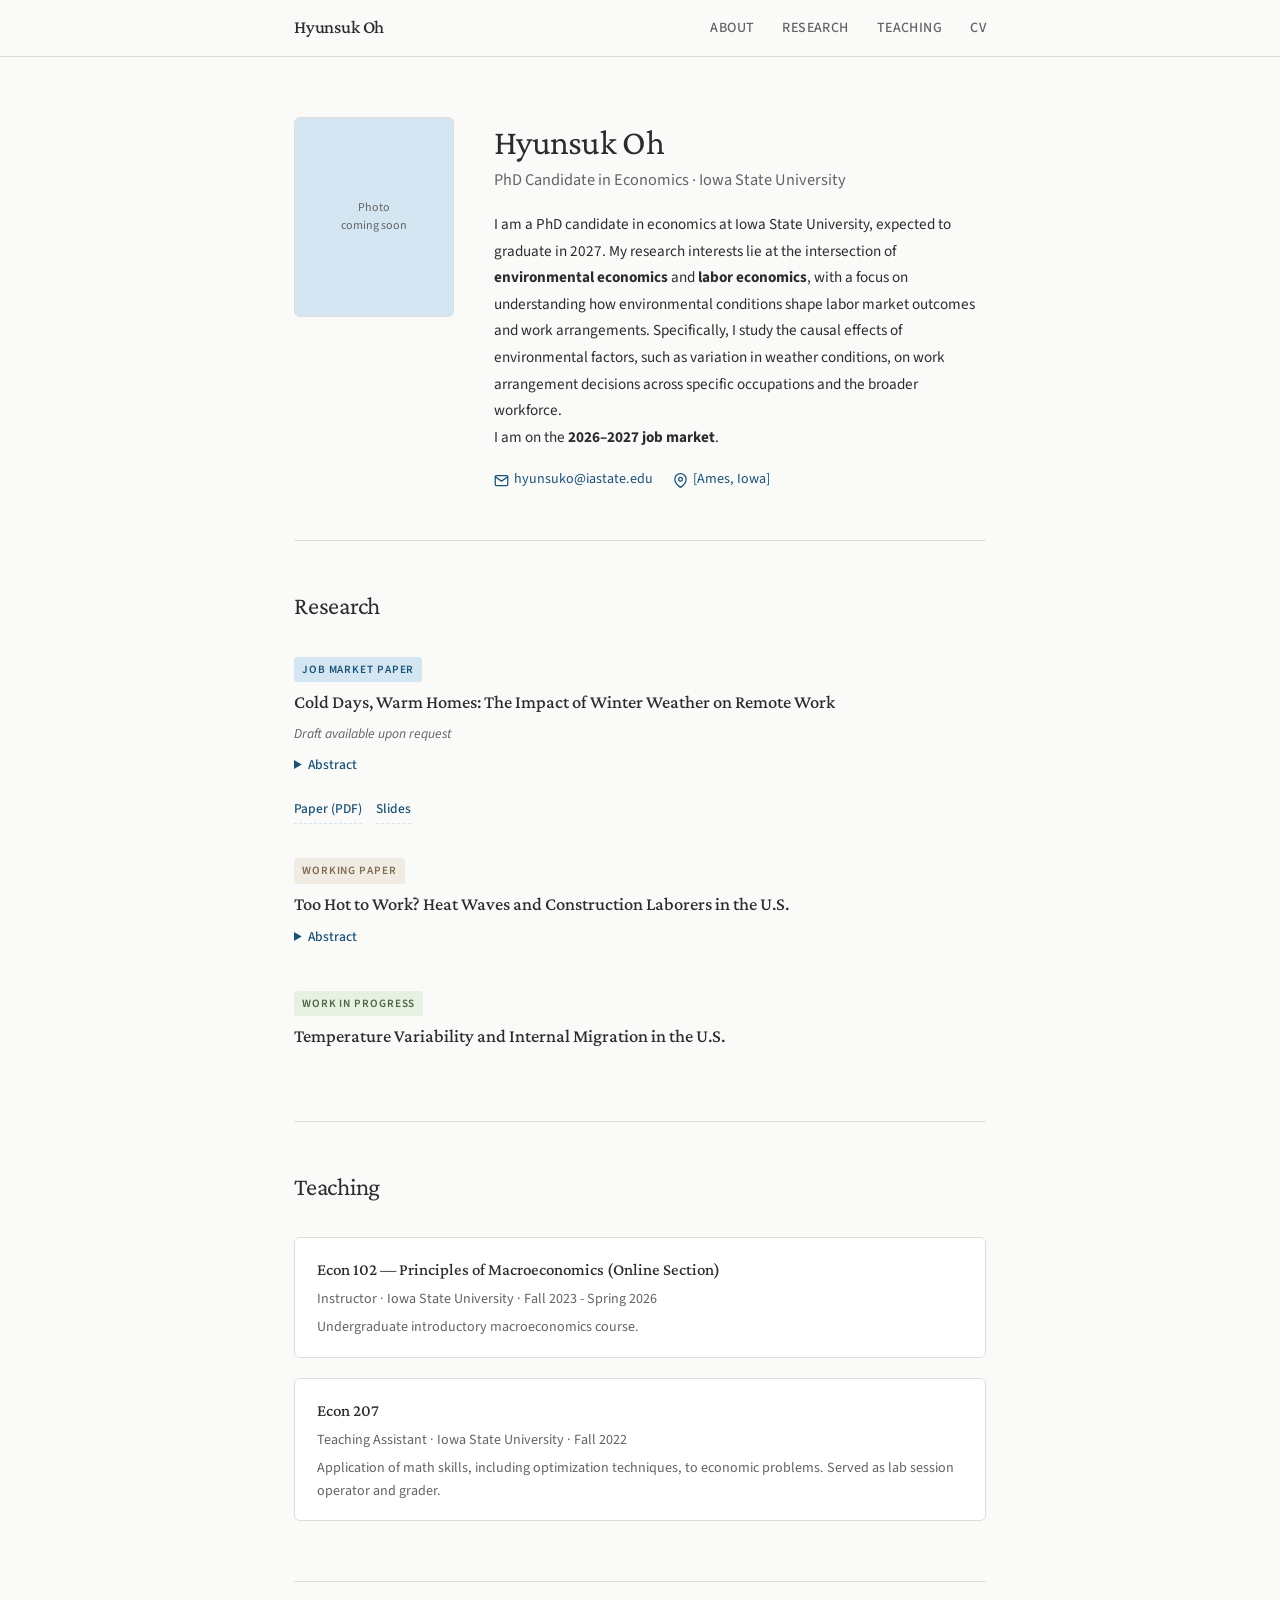
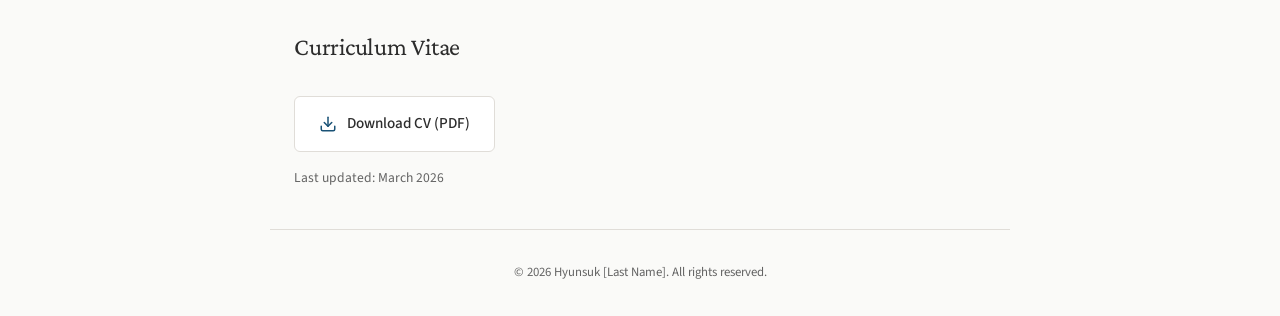
==== index.html @ 3242fbee "Update index.html" ====
<!DOCTYPE html>
<html lang="en">
<head>
<meta charset="UTF-8">
<meta name="viewport" content="width=device-width, initial-scale=1.0">
<title>Hyunsuk — Economics Job Market Candidate</title>
<link rel="preconnect" href="https://fonts.googleapis.com">
<link href="https://fonts.googleapis.com/css2?family=Crimson+Pro:ital,wght@0,300;0,400;0,500;0,600;1,300;1,400&family=Source+Sans+3:wght@300;400;500;600&display=swap" rel="stylesheet">
<style>
  :root {
    --color-bg: #fafaf8;
    --color-text: #2c2c2c;
    --color-text-secondary: #636363;
    --color-accent: #1a5276;
    --color-accent-light: #d4e6f1;
    --color-border: #e0ddd8;
    --color-card-bg: #ffffff;
    --font-heading: 'Crimson Pro', Georgia, serif;
    --font-body: 'Source Sans 3', 'Helvetica Neue', sans-serif;
    --max-width: 740px;
  }

  * { margin: 0; padding: 0; box-sizing: border-box; }

  html {
    scroll-behavior: smooth;
    scroll-padding-top: 80px;
  }

  body {
    font-family: var(--font-body);
    background: var(--color-bg);
    color: var(--color-text);
    font-size: 16px;
    line-height: 1.7;
    font-weight: 400;
    -webkit-font-smoothing: antialiased;
  }

  /* ── Navigation ── */
  nav {
    position: sticky;
    top: 0;
    z-index: 100;
    background: rgba(250, 250, 248, 0.92);
    backdrop-filter: blur(12px);
    -webkit-backdrop-filter: blur(12px);
    border-bottom: 1px solid var(--color-border);
  }

  nav .nav-inner {
    max-width: var(--max-width);
    margin: 0 auto;
    padding: 0 24px;
    display: flex;
    align-items: center;
    justify-content: space-between;
    height: 56px;
  }

  nav .nav-name {
    font-family: var(--font-heading);
    font-size: 1.15rem;
    font-weight: 500;
    color: var(--color-text);
    text-decoration: none;
    letter-spacing: -0.01em;
  }

  nav .nav-links {
    display: flex;
    gap: 28px;
    list-style: none;
  }

  nav .nav-links a {
    font-size: 0.88rem;
    font-weight: 500;
    color: var(--color-text-secondary);
    text-decoration: none;
    letter-spacing: 0.03em;
    text-transform: uppercase;
    transition: color 0.2s;
  }

  nav .nav-links a:hover {
    color: var(--color-accent);
  }

  /* ── Main Container ── */
  main {
    max-width: var(--max-width);
    margin: 0 auto;
    padding: 0 24px;
  }

  /* ── Hero / About ── */
  .hero {
    padding: 60px 0 48px;
    display: flex;
    gap: 40px;
    align-items: flex-start;
  }

  .hero-photo {
    flex-shrink: 0;
    width: 160px;
    height: 200px;
    border-radius: 6px;
    background: var(--color-accent-light);
    border: 1px solid var(--color-border);
    display: flex;
    align-items: center;
    justify-content: center;
    overflow: hidden;
  }

  .hero-photo .placeholder-text {
    font-size: 0.75rem;
    color: var(--color-text-secondary);
    text-align: center;
    padding: 12px;
    line-height: 1.5;
  }

  .hero-photo img {
    width: 100%;
    height: 100%;
    object-fit: cover;
    display: none; /* unhide when photo is added */
  }

  .hero-content {
    flex: 1;
    padding-top: 4px;
  }

  .hero-content h1 {
    font-family: var(--font-heading);
    font-size: 2.2rem;
    font-weight: 400;
    line-height: 1.2;
    letter-spacing: -0.02em;
    margin-bottom: 4px;
    color: var(--color-text);
  }

  .hero-content .subtitle {
    font-size: 1.02rem;
    color: var(--color-text-secondary);
    margin-bottom: 16px;
    font-weight: 400;
  }

  .hero-content .bio {
    font-size: 0.95rem;
    color: var(--color-text);
    line-height: 1.75;
  }

  .hero-content .bio a {
    color: var(--color-accent);
    text-decoration: none;
    border-bottom: 1px solid var(--color-accent-light);
    transition: border-color 0.2s;
  }

  .hero-content .bio a:hover {
    border-color: var(--color-accent);
  }

  .contact-row {
    margin-top: 18px;
    display: flex;
    gap: 20px;
    flex-wrap: wrap;
    font-size: 0.88rem;
  }

  .contact-row a {
    color: var(--color-accent);
    text-decoration: none;
    display: flex;
    align-items: center;
    gap: 5px;
    transition: opacity 0.2s;
  }

  .contact-row a:hover { opacity: 0.7; }

  .contact-row svg {
    width: 15px;
    height: 15px;
    stroke: var(--color-accent);
    fill: none;
    stroke-width: 2;
    stroke-linecap: round;
    stroke-linejoin: round;
  }

  /* ── Section Styles ── */
  .section {
    padding: 44px 0 40px;
    border-top: 1px solid var(--color-border);
  }

  .section-title {
    font-family: var(--font-heading);
    font-size: 1.55rem;
    font-weight: 400;
    letter-spacing: -0.01em;
    margin-bottom: 28px;
    color: var(--color-text);
  }

  /* ── Research ── */
  .paper {
    margin-bottom: 32px;
  }

  .paper-label {
    display: inline-block;
    font-size: 0.7rem;
    font-weight: 600;
    letter-spacing: 0.08em;
    text-transform: uppercase;
    color: var(--color-accent);
    background: var(--color-accent-light);
    padding: 3px 8px;
    border-radius: 3px;
    margin-bottom: 8px;
  }

  .paper-title {
    font-family: var(--font-heading);
    font-size: 1.15rem;
    font-weight: 500;
    line-height: 1.4;
    margin-bottom: 6px;
    color: var(--color-text);
  }

  .paper-meta {
    font-size: 0.85rem;
    color: var(--color-text-secondary);
    margin-bottom: 8px;
    font-style: italic;
  }

  .paper-abstract {
    font-size: 0.92rem;
    color: var(--color-text);
    line-height: 1.72;
  }

  .paper-abstract summary {
    cursor: pointer;
    font-weight: 500;
    font-size: 0.85rem;
    color: var(--color-accent);
    margin-bottom: 8px;
    user-select: none;
  }

  .paper-abstract summary:hover { text-decoration: underline; }

  .paper-abstract .abstract-text {
    padding-top: 6px;
    font-size: 0.9rem;
    line-height: 1.72;
    color: var(--color-text-secondary);
  }

  .paper-links {
    margin-top: 10px;
    display: flex;
    gap: 14px;
    font-size: 0.84rem;
  }

  .paper-links a {
    color: var(--color-accent);
    text-decoration: none;
    font-weight: 500;
    padding: 3px 0;
    border-bottom: 1px dashed var(--color-accent-light);
    transition: border-color 0.2s;
  }

  .paper-links a:hover {
    border-color: var(--color-accent);
  }

  /* ── Teaching ── */
  .teaching-item {
    margin-bottom: 20px;
    padding: 18px 22px;
    background: var(--color-card-bg);
    border: 1px solid var(--color-border);
    border-radius: 6px;
  }

  .teaching-item h3 {
    font-family: var(--font-heading);
    font-size: 1.05rem;
    font-weight: 500;
    margin-bottom: 4px;
    color: var(--color-text);
  }

  .teaching-item .teaching-role {
    font-size: 0.88rem;
    color: var(--color-text-secondary);
    margin-bottom: 4px;
  }

  .teaching-item .teaching-desc {
    font-size: 0.88rem;
    color: var(--color-text-secondary);
    line-height: 1.6;
  }

  /* ── CV Section ── */
  .cv-box {
    display: inline-flex;
    align-items: center;
    gap: 10px;
    padding: 14px 24px;
    background: var(--color-card-bg);
    border: 1px solid var(--color-border);
    border-radius: 6px;
    text-decoration: none;
    color: var(--color-text);
    font-weight: 500;
    font-size: 0.95rem;
    transition: border-color 0.2s, box-shadow 0.2s;
  }

  .cv-box:hover {
    border-color: var(--color-accent);
    box-shadow: 0 2px 8px rgba(26, 82, 118, 0.08);
  }

  .cv-box svg {
    width: 18px;
    height: 18px;
    stroke: var(--color-accent);
    fill: none;
    stroke-width: 2;
    stroke-linecap: round;
    stroke-linejoin: round;
  }

  /* ── Footer ── */
  footer {
    max-width: var(--max-width);
    margin: 0 auto;
    padding: 32px 24px;
    border-top: 1px solid var(--color-border);
    font-size: 0.8rem;
    color: var(--color-text-secondary);
    text-align: center;
  }

  /* ── Responsive ── */
  @media (max-width: 640px) {
    .hero {
      flex-direction: column;
      align-items: center;
      text-align: center;
      gap: 24px;
    }
    .hero-photo { width: 140px; height: 175px; }
    .hero-content h1 { font-size: 1.8rem; }
    .contact-row { justify-content: center; }
    nav .nav-links { gap: 16px; }
    nav .nav-links a { font-size: 0.78rem; }
  }

  @media (max-width: 420px) {
    nav .nav-inner { height: 50px; }
    nav .nav-name { font-size: 1rem; }
    nav .nav-links { gap: 12px; }
    nav .nav-links a { font-size: 0.72rem; }
  }
</style>
</head>
<body>

<!-- ── Navigation ── -->
<nav>
  <div class="nav-inner">
    <a href="#" class="nav-name">Hyunsuk Oh</a>
    <ul class="nav-links">
      <li><a href="#about">About</a></li>
      <li><a href="#research">Research</a></li>
      <li><a href="#teaching">Teaching</a></li>
      <li><a href="#cv">CV</a></li>
    </ul>
  </div>
</nav>

<!-- ── Main Content ── -->
<main>

  <!-- About / Hero -->
  <section class="hero" id="about">
    <div class="hero-photo">
      <!-- Replace the placeholder below with: <img src="your-photo.jpg" alt="Hyunsuk" style="display:block;"> -->
      <span class="placeholder-text">Photo<br>coming soon</span>
    </div>
    <div class="hero-content">
      <h1>Hyunsuk Oh</h1>
      <p class="subtitle">PhD Candidate in Economics · Iowa State University</p>
      <p class="bio">
        I am a PhD candidate in economics at Iowa State University, expected to graduate in 2027.
        My research interests lie at the intersection of <strong>environmental economics</strong> and <strong>labor economics</strong>,
        with a focus on understanding how environmental conditions shape labor market outcomes and work arrangements. Specifically, I 
        study the causal effects of environmental factors, such as variation in weather conditions, on work arrangement decisions 
        across specific occupations and the broader workforce.
      </p>
  
      <p class="bio">
        I am on the <strong>2026–2027 job market</strong>.
      </p>
      <div class="contact-row">
        <a href="mailto:hyunsuko@iastate.edu">
          <svg viewBox="0 0 24 24"><path d="M4 4h16c1.1 0 2 .9 2 2v12c0 1.1-.9 2-2 2H4c-1.1 0-2-.9-2-2V6c0-1.1.9-2 2-2z"/><polyline points="22,6 12,13 2,6"/></svg>
          hyunsuko@iastate.edu
        </a>
        <a href="#">
          <svg viewBox="0 0 24 24"><path d="M21 10c0 7-9 13-9 13s-9-6-9-13a9 9 0 0118 0z"/><circle cx="12" cy="10" r="3"/></svg>
          [Ames, Iowa]
        </a>
      </div>
    </div>
  </section>

  <!-- Research -->
  <section class="section" id="research">
    <h2 class="section-title">Research</h2>

    <!-- JMP -->
    <div class="paper">
      <span class="paper-label">Job Market Paper</span>
      <h3 class="paper-title">Cold Days, Warm Homes: The Impact of Winter Weather on Remote Work</h3>
      <p class="paper-meta">Draft available upon request</p>
      <div class="paper-abstract">
        <details>
          <summary>Abstract</summary>
          <p class="abstract-text">
          This study examines how winter weather conditions affect remote work patterns
          across U.S. metropolitan statistical areas. Combining individual-level telework data
          from the Current Population Survey with daily weather records from the National
          Oceanic and Atmospheric Administration, I employ a two-way fixed effects model
          and a continuous treatment difference in differences framework to estimate the causal
          impact of winter weather on labor supply decisions and trace the dynamic dose-
          response relationship between snow depth and telework hours. The empirical re-
          sults demonstrate that adverse winter conditions, specifically lower temperatures and
          greater snow depth, significantly increase teleworking hours, with this effect markedly
          stronger in occupations characterized by high telework feasibility. Furthermore, while
          snowpack sharply reduces on-site work, telework partially compensates for the lost
          hours, mitigating the overall decline in total labor supply. The estimated dose-response
          curve confirms a robust, positive causal relationship between snow depth intensity
          and remote work substitution. These findings suggest that spatial reallocation of
          workplaces serves as an effective adaptation mechanism against weather-induced la-
          bor disruptions, offering important implications for climate adaptation policies and
          infrastructure planning.
          </p>
        </details>
      </div>
      <div class="paper-links">
        <a href="jmp.pdf">Paper (PDF)</a>
        <a href="#">Slides</a>
      </div>
    </div>

    <!-- Working Paper placeholder -->
    <div class="paper">
      <span class="paper-label" style="background:#f0ece4; color:#7d6b4f;">Working Paper</span>
      <h3 class="paper-title">Too Hot to Work? Heat Waves and Construction Laborers in the U.S.</h3>
      <p class="paper-meta"> </p>
      <div class="paper-abstract">
        <details>
          <summary>Abstract</summary>
          <p class="abstract-text">
            This study investigates the impact of heat waves on the working hours of 
            construction laborers in U.S. metropolitan statistical areas (MSAs). Utilizing daily
            temperature data and working hours data, the research explores how extreme heat
            affects labor output in short-term heat shocks, contrasting with prior studies that
            often focus on long-term climate adaptation. Using a two-way fixed-effects model,
            this paper investigates the impact of increasing heat waves on construction laborers,
            accounting for both individual and temporal heterogeneity. The results suggest that
            under limited samples with a small amount of precipitation, an additional day per
            week with temperatures exceeding 90°F reduces working hours by 0.2 hours, and the
            occurrence of heat waves at least once a week decreases working hours by 0.7 hours.
            Despite the statistical significance of some results, implications must be drawn care-
            fully as the magnitudes are not large.
          </p>
        </details>
      </div>
    </div>

    <!-- Work in Progress placeholder -->
    <div class="paper">
      <span class="paper-label" style="background:#e8f0e4; color:#4a6741;">Work in Progress</span>
      <h3 class="paper-title">Temperature Variability and Internal Migration in the U.S.</h3>
      <p class="paper-meta"> </p>
    </div>
  </section>

  <!-- Teaching -->
  <section class="section" id="teaching">
    <h2 class="section-title">Teaching</h2>

    <div class="teaching-item">
      <h3>Econ 102 — Principles of Macroeconomics (Online Section) </h3>
      <p class="teaching-role">Instructor · Iowa State University · Fall 2023 - Spring 2026 </p>
      <p class="teaching-desc">
        Undergraduate introductory macroeconomics course. 
      </p>
    </div>

    <div class="teaching-item">
      <h3>Econ 207 </h3>
      <p class="teaching-role">Teaching Assistant · Iowa State University · Fall 2022 </p>
      <p class="teaching-desc">
        Application of math skills, including optimization techniques, to economic problems. 
        Served as lab session operator and grader.
      </p>
    </div>
  </section>

  <!-- CV -->
  <section class="section" id="cv">
    <h2 class="section-title">Curriculum Vitae</h2>
    <a href="cv.pdf" class="cv-box" download>
      <svg viewBox="0 0 24 24"><path d="M21 15v4a2 2 0 01-2 2H5a2 2 0 01-2-2v-4"/><polyline points="7 10 12 15 17 10"/><line x1="12" y1="15" x2="12" y2="3"/></svg>
      Download CV (PDF)
    </a>
    <p style="margin-top: 14px; font-size: 0.85rem; color: var(--color-text-secondary);">
      Last updated: March 2026
    </p>
  </section>

</main>

<!-- Footer -->
<footer>
  &copy; 2026 Hyunsuk [Last Name]. All rights reserved.
</footer>

</body>
</html>
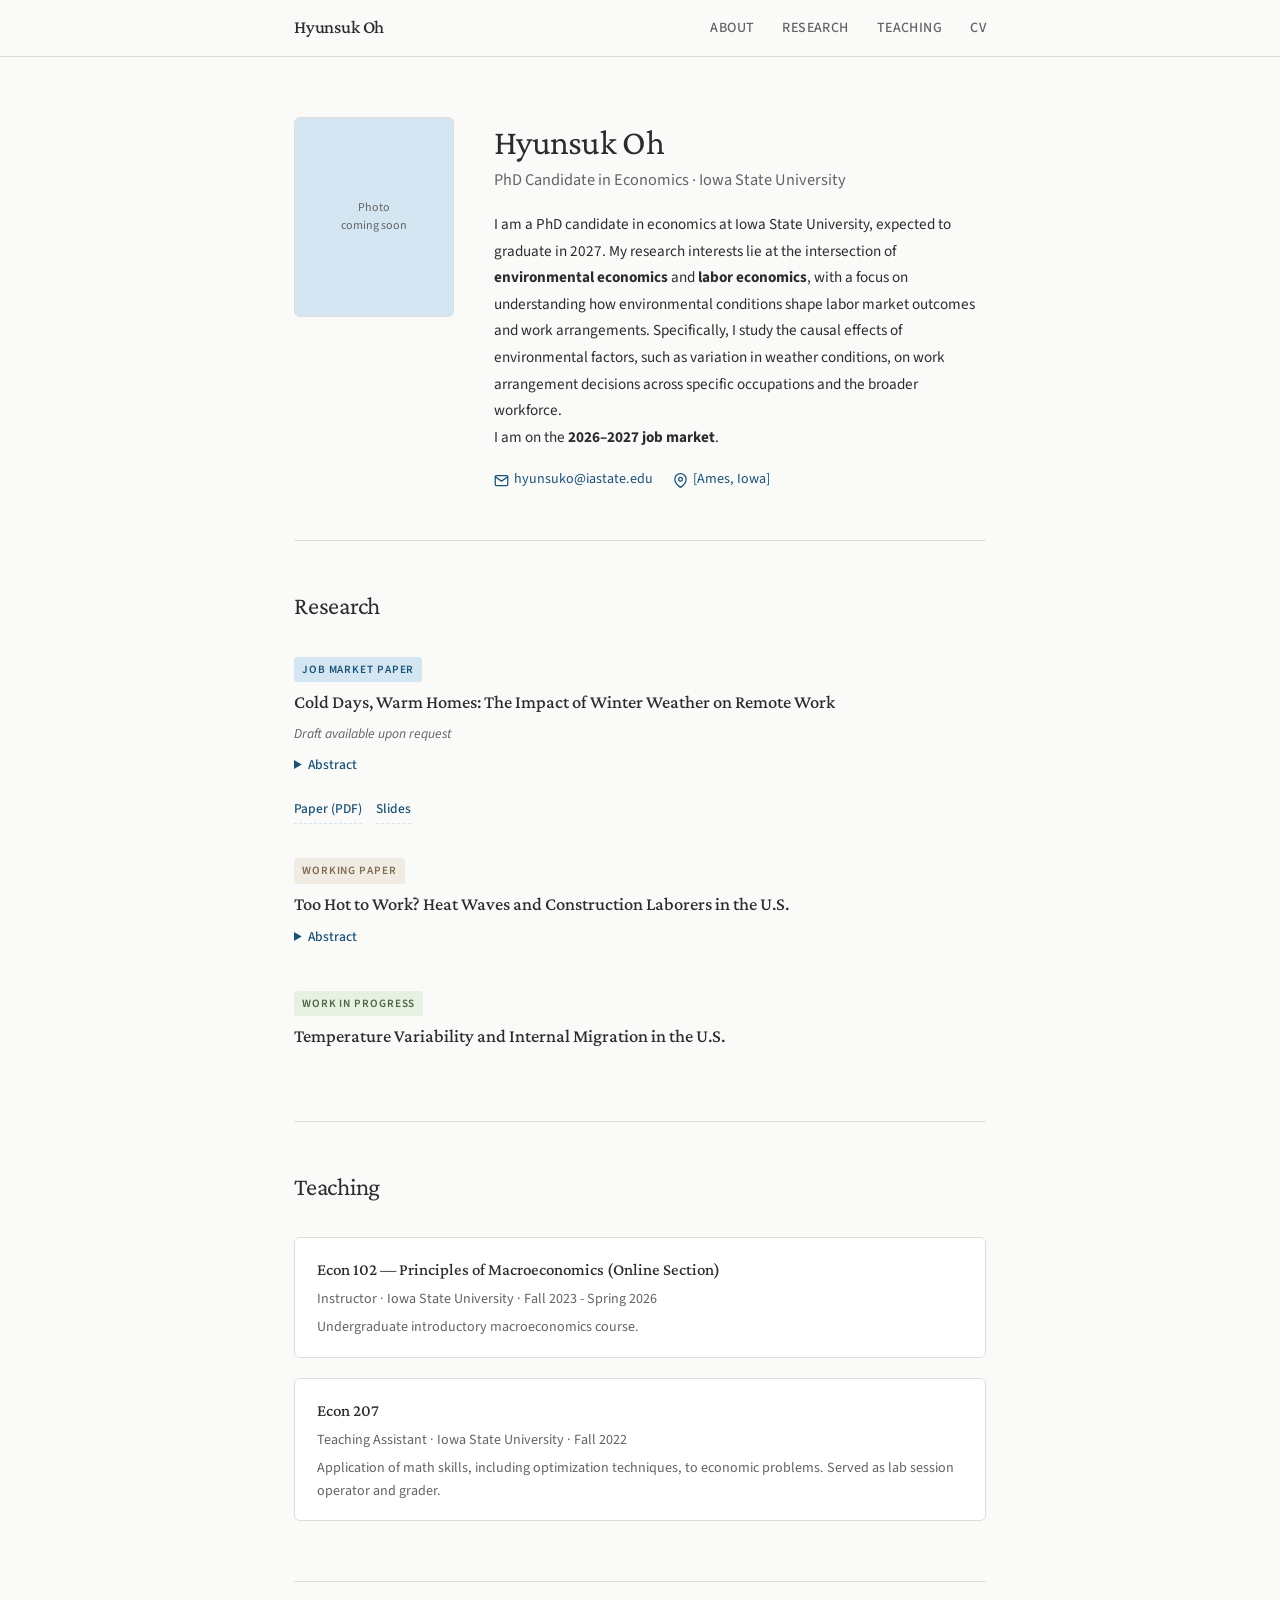
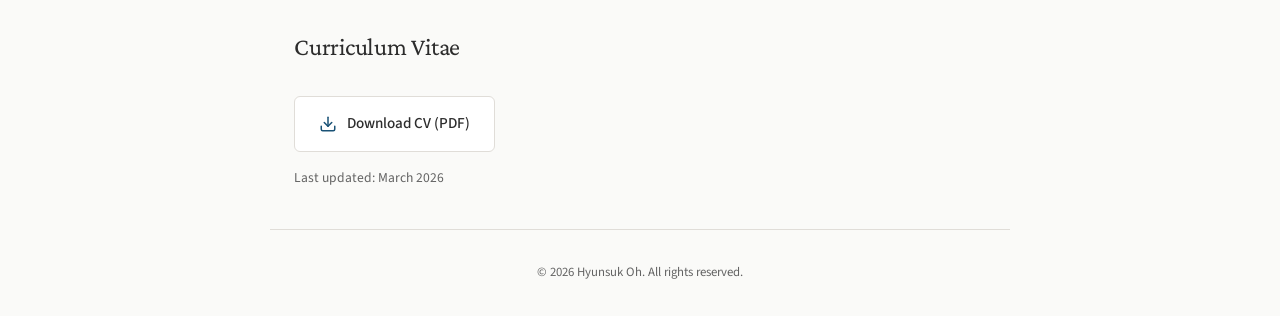
==== commit 63e4de67: "Update index.html" ====
--- a/index.html
+++ b/index.html
@@ -547,7 +547,7 @@
 
 <!-- Footer -->
 <footer>
-  &copy; 2026 Hyunsuk [Last Name]. All rights reserved.
+  &copy; 2026 Hyunsuk Oh. All rights reserved.
 </footer>
 
 </body>
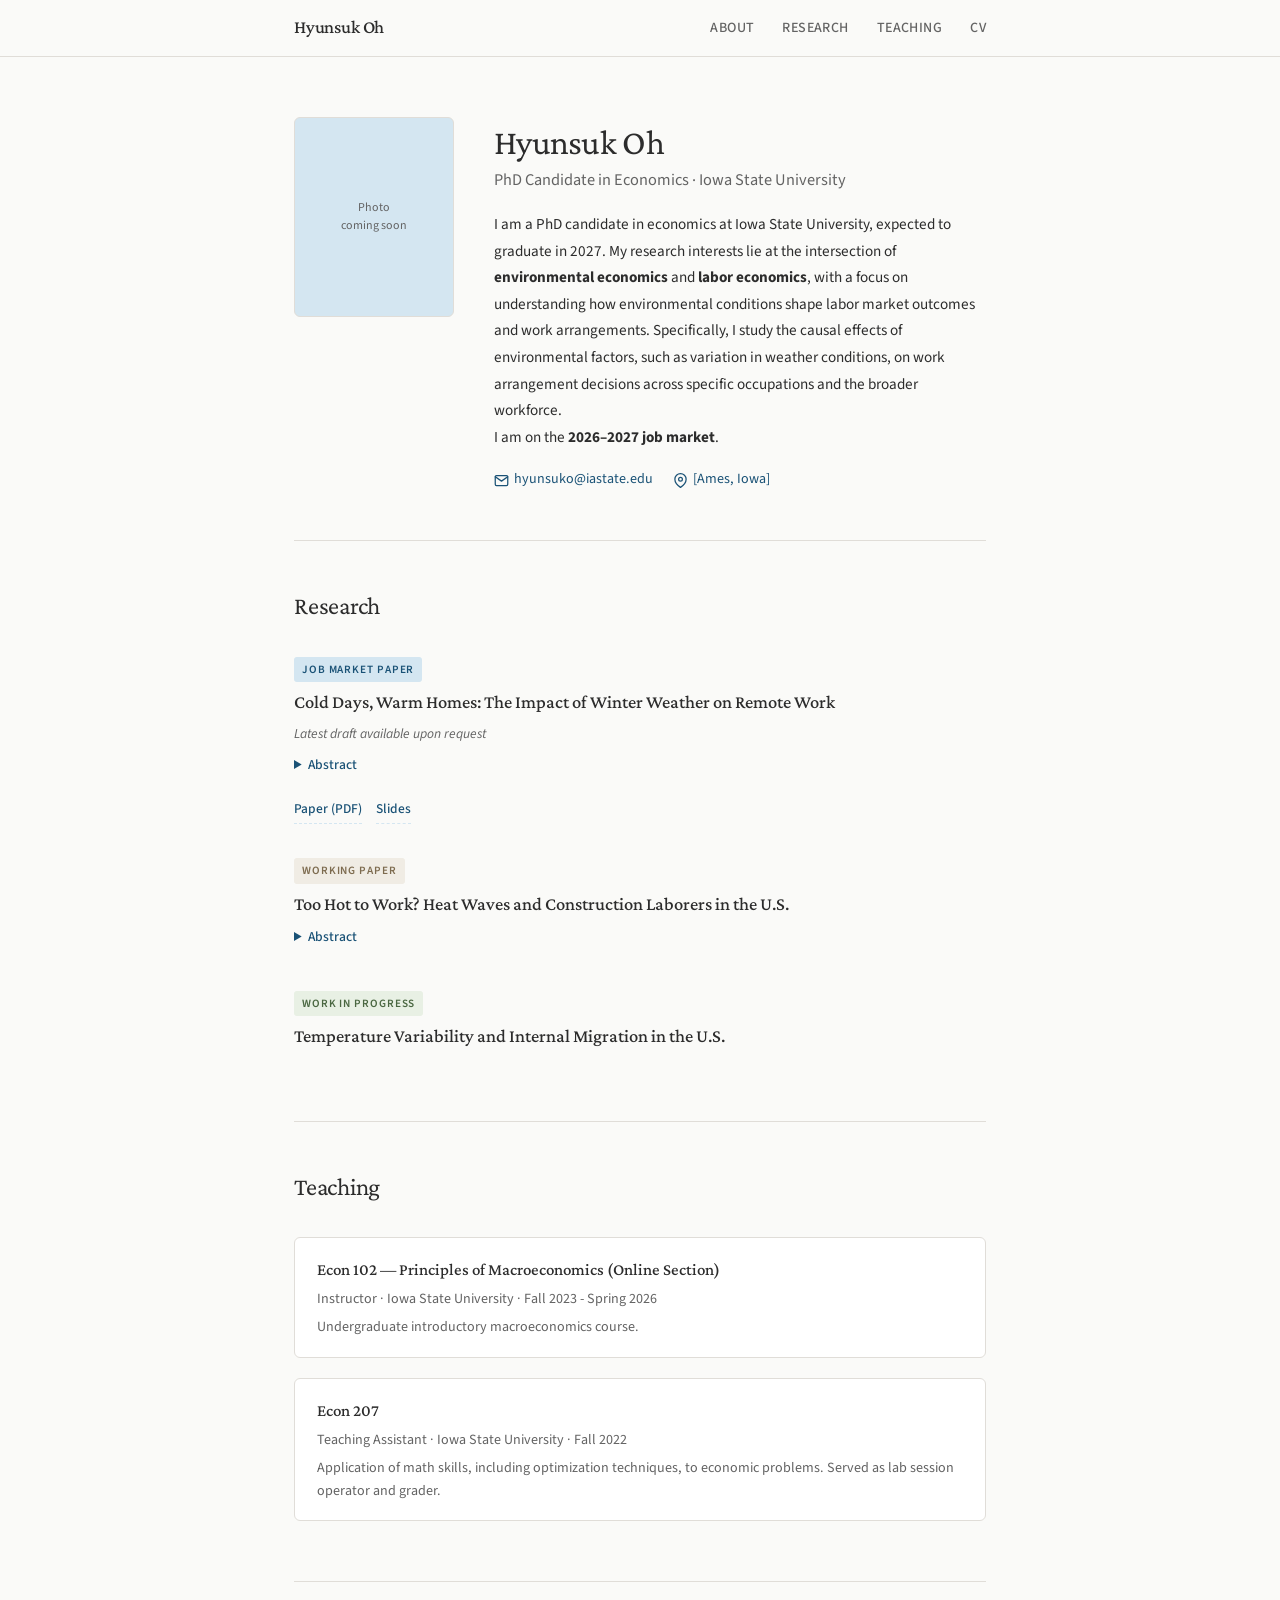
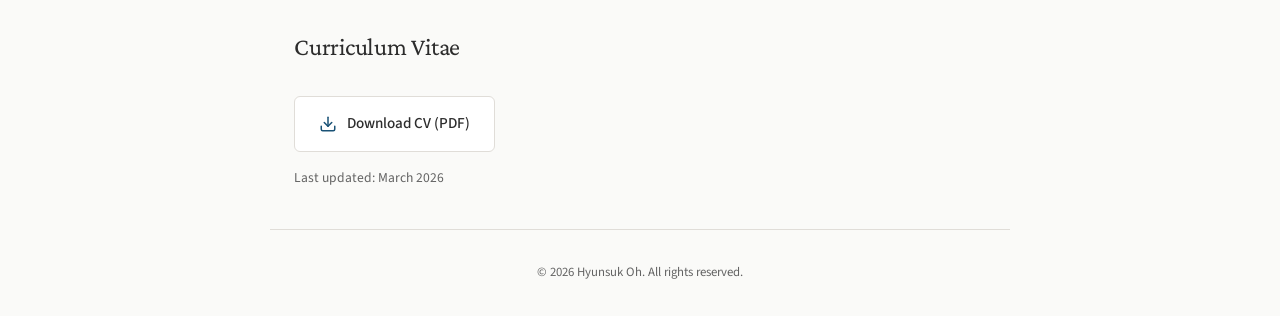
==== commit 6bcc4131: "Update index.html" ====
--- a/index.html
+++ b/index.html
@@ -444,7 +444,7 @@
     <div class="paper">
       <span class="paper-label">Job Market Paper</span>
       <h3 class="paper-title">Cold Days, Warm Homes: The Impact of Winter Weather on Remote Work</h3>
-      <p class="paper-meta">Draft available upon request</p>
+      <p class="paper-meta">Latest draft available upon request</p>
       <div class="paper-abstract">
         <details>
           <summary>Abstract</summary>
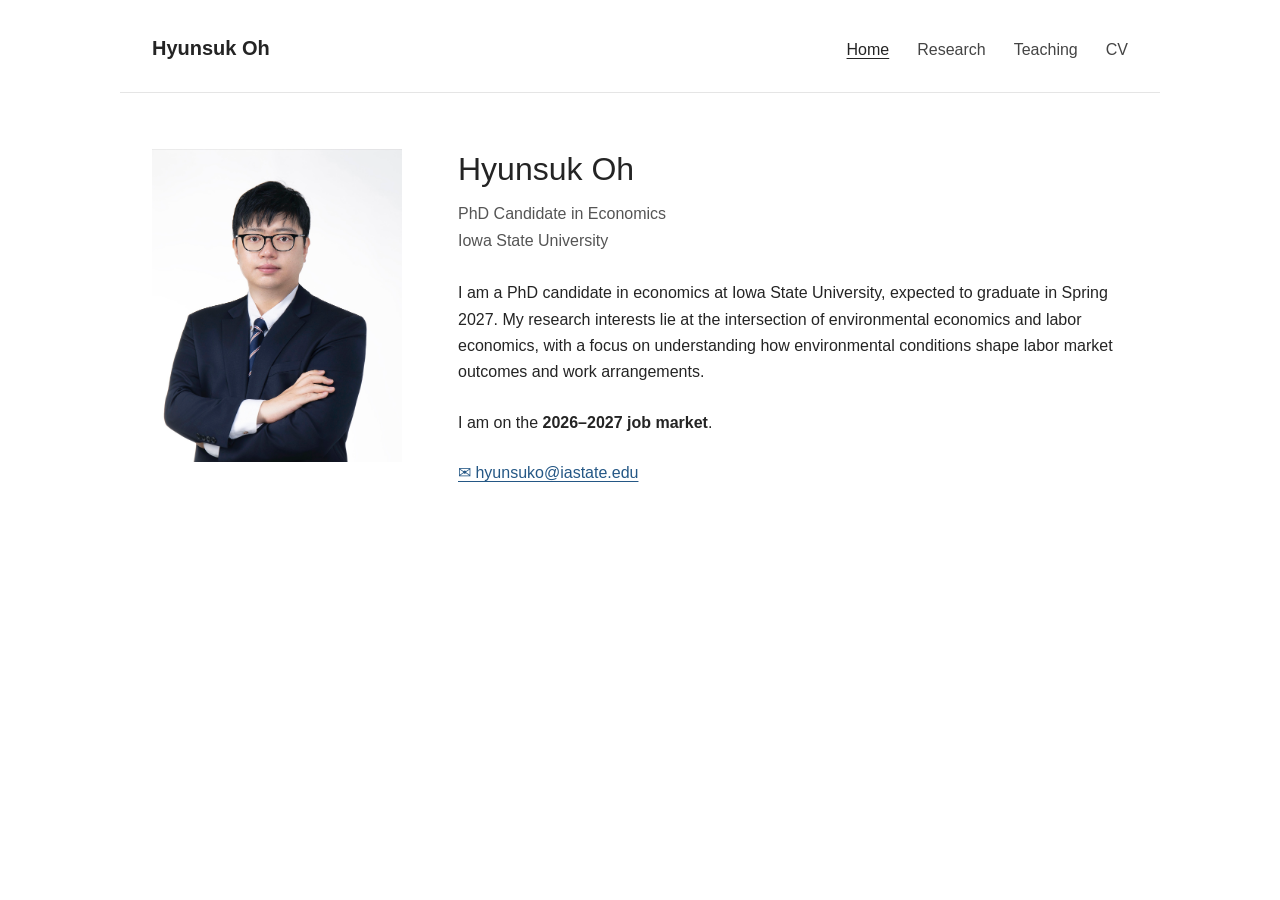
==== commit a4e625df: "Add files via upload" ====
--- a/index.html
+++ b/index.html
@@ -1,554 +1,22 @@
-<!DOCTYPE html>
+<!doctype html>
 <html lang="en">
 <head>
-<meta charset="UTF-8">
-<meta name="viewport" content="width=device-width, initial-scale=1.0">
-<title>Hyunsuk — Economics Job Market Candidate</title>
-<link rel="preconnect" href="https://fonts.googleapis.com">
-<link href="https://fonts.googleapis.com/css2?family=Crimson+Pro:ital,wght@0,300;0,400;0,500;0,600;1,300;1,400&family=Source+Sans+3:wght@300;400;500;600&display=swap" rel="stylesheet">
-<style>
-  :root {
-    --color-bg: #fafaf8;
-    --color-text: #2c2c2c;
-    --color-text-secondary: #636363;
-    --color-accent: #1a5276;
-    --color-accent-light: #d4e6f1;
-    --color-border: #e0ddd8;
-    --color-card-bg: #ffffff;
-    --font-heading: 'Crimson Pro', Georgia, serif;
-    --font-body: 'Source Sans 3', 'Helvetica Neue', sans-serif;
-    --max-width: 740px;
-  }
-
-  * { margin: 0; padding: 0; box-sizing: border-box; }
-
-  html {
-    scroll-behavior: smooth;
-    scroll-padding-top: 80px;
-  }
-
-  body {
-    font-family: var(--font-body);
-    background: var(--color-bg);
-    color: var(--color-text);
-    font-size: 16px;
-    line-height: 1.7;
-    font-weight: 400;
-    -webkit-font-smoothing: antialiased;
-  }
-
-  /* ── Navigation ── */
-  nav {
-    position: sticky;
-    top: 0;
-    z-index: 100;
-    background: rgba(250, 250, 248, 0.92);
-    backdrop-filter: blur(12px);
-    -webkit-backdrop-filter: blur(12px);
-    border-bottom: 1px solid var(--color-border);
-  }
-
-  nav .nav-inner {
-    max-width: var(--max-width);
-    margin: 0 auto;
-    padding: 0 24px;
-    display: flex;
-    align-items: center;
-    justify-content: space-between;
-    height: 56px;
-  }
-
-  nav .nav-name {
-    font-family: var(--font-heading);
-    font-size: 1.15rem;
-    font-weight: 500;
-    color: var(--color-text);
-    text-decoration: none;
-    letter-spacing: -0.01em;
-  }
-
-  nav .nav-links {
-    display: flex;
-    gap: 28px;
-    list-style: none;
-  }
-
-  nav .nav-links a {
-    font-size: 0.88rem;
-    font-weight: 500;
-    color: var(--color-text-secondary);
-    text-decoration: none;
-    letter-spacing: 0.03em;
-    text-transform: uppercase;
-    transition: color 0.2s;
-  }
-
-  nav .nav-links a:hover {
-    color: var(--color-accent);
-  }
-
-  /* ── Main Container ── */
-  main {
-    max-width: var(--max-width);
-    margin: 0 auto;
-    padding: 0 24px;
-  }
-
-  /* ── Hero / About ── */
-  .hero {
-    padding: 60px 0 48px;
-    display: flex;
-    gap: 40px;
-    align-items: flex-start;
-  }
-
-  .hero-photo {
-    flex-shrink: 0;
-    width: 160px;
-    height: 200px;
-    border-radius: 6px;
-    background: var(--color-accent-light);
-    border: 1px solid var(--color-border);
-    display: flex;
-    align-items: center;
-    justify-content: center;
-    overflow: hidden;
-  }
-
-  .hero-photo .placeholder-text {
-    font-size: 0.75rem;
-    color: var(--color-text-secondary);
-    text-align: center;
-    padding: 12px;
-    line-height: 1.5;
-  }
-
-  .hero-photo img {
-    width: 100%;
-    height: 100%;
-    object-fit: cover;
-    display: none; /* unhide when photo is added */
-  }
-
-  .hero-content {
-    flex: 1;
-    padding-top: 4px;
-  }
-
-  .hero-content h1 {
-    font-family: var(--font-heading);
-    font-size: 2.2rem;
-    font-weight: 400;
-    line-height: 1.2;
-    letter-spacing: -0.02em;
-    margin-bottom: 4px;
-    color: var(--color-text);
-  }
-
-  .hero-content .subtitle {
-    font-size: 1.02rem;
-    color: var(--color-text-secondary);
-    margin-bottom: 16px;
-    font-weight: 400;
-  }
-
-  .hero-content .bio {
-    font-size: 0.95rem;
-    color: var(--color-text);
-    line-height: 1.75;
-  }
-
-  .hero-content .bio a {
-    color: var(--color-accent);
-    text-decoration: none;
-    border-bottom: 1px solid var(--color-accent-light);
-    transition: border-color 0.2s;
-  }
-
-  .hero-content .bio a:hover {
-    border-color: var(--color-accent);
-  }
-
-  .contact-row {
-    margin-top: 18px;
-    display: flex;
-    gap: 20px;
-    flex-wrap: wrap;
-    font-size: 0.88rem;
-  }
-
-  .contact-row a {
-    color: var(--color-accent);
-    text-decoration: none;
-    display: flex;
-    align-items: center;
-    gap: 5px;
-    transition: opacity 0.2s;
-  }
-
-  .contact-row a:hover { opacity: 0.7; }
-
-  .contact-row svg {
-    width: 15px;
-    height: 15px;
-    stroke: var(--color-accent);
-    fill: none;
-    stroke-width: 2;
-    stroke-linecap: round;
-    stroke-linejoin: round;
-  }
-
-  /* ── Section Styles ── */
-  .section {
-    padding: 44px 0 40px;
-    border-top: 1px solid var(--color-border);
-  }
-
-  .section-title {
-    font-family: var(--font-heading);
-    font-size: 1.55rem;
-    font-weight: 400;
-    letter-spacing: -0.01em;
-    margin-bottom: 28px;
-    color: var(--color-text);
-  }
-
-  /* ── Research ── */
-  .paper {
-    margin-bottom: 32px;
-  }
-
-  .paper-label {
-    display: inline-block;
-    font-size: 0.7rem;
-    font-weight: 600;
-    letter-spacing: 0.08em;
-    text-transform: uppercase;
-    color: var(--color-accent);
-    background: var(--color-accent-light);
-    padding: 3px 8px;
-    border-radius: 3px;
-    margin-bottom: 8px;
-  }
-
-  .paper-title {
-    font-family: var(--font-heading);
-    font-size: 1.15rem;
-    font-weight: 500;
-    line-height: 1.4;
-    margin-bottom: 6px;
-    color: var(--color-text);
-  }
-
-  .paper-meta {
-    font-size: 0.85rem;
-    color: var(--color-text-secondary);
-    margin-bottom: 8px;
-    font-style: italic;
-  }
-
-  .paper-abstract {
-    font-size: 0.92rem;
-    color: var(--color-text);
-    line-height: 1.72;
-  }
-
-  .paper-abstract summary {
-    cursor: pointer;
-    font-weight: 500;
-    font-size: 0.85rem;
-    color: var(--color-accent);
-    margin-bottom: 8px;
-    user-select: none;
-  }
-
-  .paper-abstract summary:hover { text-decoration: underline; }
-
-  .paper-abstract .abstract-text {
-    padding-top: 6px;
-    font-size: 0.9rem;
-    line-height: 1.72;
-    color: var(--color-text-secondary);
-  }
-
-  .paper-links {
-    margin-top: 10px;
-    display: flex;
-    gap: 14px;
-    font-size: 0.84rem;
-  }
-
-  .paper-links a {
-    color: var(--color-accent);
-    text-decoration: none;
-    font-weight: 500;
-    padding: 3px 0;
-    border-bottom: 1px dashed var(--color-accent-light);
-    transition: border-color 0.2s;
-  }
-
-  .paper-links a:hover {
-    border-color: var(--color-accent);
-  }
-
-  /* ── Teaching ── */
-  .teaching-item {
-    margin-bottom: 20px;
-    padding: 18px 22px;
-    background: var(--color-card-bg);
-    border: 1px solid var(--color-border);
-    border-radius: 6px;
-  }
-
-  .teaching-item h3 {
-    font-family: var(--font-heading);
-    font-size: 1.05rem;
-    font-weight: 500;
-    margin-bottom: 4px;
-    color: var(--color-text);
-  }
-
-  .teaching-item .teaching-role {
-    font-size: 0.88rem;
-    color: var(--color-text-secondary);
-    margin-bottom: 4px;
-  }
-
-  .teaching-item .teaching-desc {
-    font-size: 0.88rem;
-    color: var(--color-text-secondary);
-    line-height: 1.6;
-  }
-
-  /* ── CV Section ── */
-  .cv-box {
-    display: inline-flex;
-    align-items: center;
-    gap: 10px;
-    padding: 14px 24px;
-    background: var(--color-card-bg);
-    border: 1px solid var(--color-border);
-    border-radius: 6px;
-    text-decoration: none;
-    color: var(--color-text);
-    font-weight: 500;
-    font-size: 0.95rem;
-    transition: border-color 0.2s, box-shadow 0.2s;
-  }
-
-  .cv-box:hover {
-    border-color: var(--color-accent);
-    box-shadow: 0 2px 8px rgba(26, 82, 118, 0.08);
-  }
-
-  .cv-box svg {
-    width: 18px;
-    height: 18px;
-    stroke: var(--color-accent);
-    fill: none;
-    stroke-width: 2;
-    stroke-linecap: round;
-    stroke-linejoin: round;
-  }
-
-  /* ── Footer ── */
-  footer {
-    max-width: var(--max-width);
-    margin: 0 auto;
-    padding: 32px 24px;
-    border-top: 1px solid var(--color-border);
-    font-size: 0.8rem;
-    color: var(--color-text-secondary);
-    text-align: center;
-  }
-
-  /* ── Responsive ── */
-  @media (max-width: 640px) {
-    .hero {
-      flex-direction: column;
-      align-items: center;
-      text-align: center;
-      gap: 24px;
-    }
-    .hero-photo { width: 140px; height: 175px; }
-    .hero-content h1 { font-size: 1.8rem; }
-    .contact-row { justify-content: center; }
-    nav .nav-links { gap: 16px; }
-    nav .nav-links a { font-size: 0.78rem; }
-  }
-
-  @media (max-width: 420px) {
-    nav .nav-inner { height: 50px; }
-    nav .nav-name { font-size: 1rem; }
-    nav .nav-links { gap: 12px; }
-    nav .nav-links a { font-size: 0.72rem; }
-  }
-</style>
+<meta charset="utf-8">
+<meta name="viewport" content="width=device-width, initial-scale=1">
+<meta name="google-site-verification" content="wM70E6PgSvPGiOSDQzDjJWPFnBmz83uqpcSD-XoLwdY">
+<meta name="description" content="Hyunsuk Oh, PhD Candidate in Economics at Iowa State University. Environmental economics and labor economics. 2026–2027 job market.">
+<title>Home | Hyunsuk Oh</title>
+<link rel="stylesheet" href="styles.css">
 </head>
 <body>
-
-<!-- ── Navigation ── -->
-<nav>
-  <div class="nav-inner">
-    <a href="#" class="nav-name">Hyunsuk Oh</a>
-    <ul class="nav-links">
-      <li><a href="#about">About</a></li>
-      <li><a href="#research">Research</a></li>
-      <li><a href="#teaching">Teaching</a></li>
-      <li><a href="#cv">CV</a></li>
-    </ul>
-  </div>
-</nav>
-
-<!-- ── Main Content ── -->
-<main>
-
-  <!-- About / Hero -->
-  <section class="hero" id="about">
-    <div class="hero-photo">
-      <!-- Replace the placeholder below with: <img src="your-photo.jpg" alt="Hyunsuk" style="display:block;"> -->
-      <span class="placeholder-text">Photo<br>coming soon</span>
-    </div>
-    <div class="hero-content">
-      <h1>Hyunsuk Oh</h1>
-      <p class="subtitle">PhD Candidate in Economics · Iowa State University</p>
-      <p class="bio">
-        I am a PhD candidate in economics at Iowa State University, expected to graduate in 2027.
+<a class="skip-link" href="#main">Skip to content</a>
+<header class="site-header"><a class="site-name" href="index.html">Hyunsuk Oh</a><nav aria-label="Main navigation"><a href="index.html" aria-current="page">Home</a><a href="research.html">Research</a><a href="teaching.html">Teaching</a><a href="cv.html">CV</a></nav></header>
+<main id="main" class="home"><img class="portrait" src="assets/hyunsuk-oh-cropped.jpeg" width="1320" height="1650" alt="Hyunsuk Oh">
+<div><h1>Hyunsuk Oh</h1><p class="subtitle">PhD Candidate in Economics<br>Iowa State University</p>
+<p class="bio">I am a PhD candidate in economics at Iowa State University, expected to graduate in Spring 2027.
         My research interests lie at the intersection of <strong>environmental economics</strong> and <strong>labor economics</strong>,
-        with a focus on understanding how environmental conditions shape labor market outcomes and work arrangements. Specifically, I 
-        study the causal effects of environmental factors, such as variation in weather conditions, on work arrangement decisions 
-        across specific occupations and the broader workforce.
-      </p>
-  
-      <p class="bio">
-        I am on the <strong>2026–2027 job market</strong>.
-      </p>
-      <div class="contact-row">
-        <a href="mailto:hyunsuko@iastate.edu">
-          <svg viewBox="0 0 24 24"><path d="M4 4h16c1.1 0 2 .9 2 2v12c0 1.1-.9 2-2 2H4c-1.1 0-2-.9-2-2V6c0-1.1.9-2 2-2z"/><polyline points="22,6 12,13 2,6"/></svg>
-          hyunsuko@iastate.edu
-        </a>
-        <a href="#">
-          <svg viewBox="0 0 24 24"><path d="M21 10c0 7-9 13-9 13s-9-6-9-13a9 9 0 0118 0z"/><circle cx="12" cy="10" r="3"/></svg>
-          [Ames, Iowa]
-        </a>
-      </div>
-    </div>
-  </section>
-
-  <!-- Research -->
-  <section class="section" id="research">
-    <h2 class="section-title">Research</h2>
-
-    <!-- JMP -->
-    <div class="paper">
-      <span class="paper-label">Job Market Paper</span>
-      <h3 class="paper-title">Cold Days, Warm Homes: The Impact of Winter Weather on Remote Work</h3>
-      <p class="paper-meta">Latest draft available upon request</p>
-      <div class="paper-abstract">
-        <details>
-          <summary>Abstract</summary>
-          <p class="abstract-text">
-          This study examines how winter weather conditions affect remote work patterns
-          across U.S. metropolitan statistical areas. Combining individual-level telework data
-          from the Current Population Survey with daily weather records from the National
-          Oceanic and Atmospheric Administration, I employ a two-way fixed effects model
-          and a continuous treatment difference in differences framework to estimate the causal
-          impact of winter weather on labor supply decisions and trace the dynamic dose-
-          response relationship between snow depth and telework hours. The empirical re-
-          sults demonstrate that adverse winter conditions, specifically lower temperatures and
-          greater snow depth, significantly increase teleworking hours, with this effect markedly
-          stronger in occupations characterized by high telework feasibility. Furthermore, while
-          snowpack sharply reduces on-site work, telework partially compensates for the lost
-          hours, mitigating the overall decline in total labor supply. The estimated dose-response
-          curve confirms a robust, positive causal relationship between snow depth intensity
-          and remote work substitution. These findings suggest that spatial reallocation of
-          workplaces serves as an effective adaptation mechanism against weather-induced la-
-          bor disruptions, offering important implications for climate adaptation policies and
-          infrastructure planning.
-          </p>
-        </details>
-      </div>
-      <div class="paper-links">
-        <a href="jmp.pdf">Paper (PDF)</a>
-        <a href="#">Slides</a>
-      </div>
-    </div>
-
-    <!-- Working Paper placeholder -->
-    <div class="paper">
-      <span class="paper-label" style="background:#f0ece4; color:#7d6b4f;">Working Paper</span>
-      <h3 class="paper-title">Too Hot to Work? Heat Waves and Construction Laborers in the U.S.</h3>
-      <p class="paper-meta"> </p>
-      <div class="paper-abstract">
-        <details>
-          <summary>Abstract</summary>
-          <p class="abstract-text">
-            This study investigates the impact of heat waves on the working hours of 
-            construction laborers in U.S. metropolitan statistical areas (MSAs). Utilizing daily
-            temperature data and working hours data, the research explores how extreme heat
-            affects labor output in short-term heat shocks, contrasting with prior studies that
-            often focus on long-term climate adaptation. Using a two-way fixed-effects model,
-            this paper investigates the impact of increasing heat waves on construction laborers,
-            accounting for both individual and temporal heterogeneity. The results suggest that
-            under limited samples with a small amount of precipitation, an additional day per
-            week with temperatures exceeding 90°F reduces working hours by 0.2 hours, and the
-            occurrence of heat waves at least once a week decreases working hours by 0.7 hours.
-            Despite the statistical significance of some results, implications must be drawn care-
-            fully as the magnitudes are not large.
-          </p>
-        </details>
-      </div>
-    </div>
-
-    <!-- Work in Progress placeholder -->
-    <div class="paper">
-      <span class="paper-label" style="background:#e8f0e4; color:#4a6741;">Work in Progress</span>
-      <h3 class="paper-title">Temperature Variability and Internal Migration in the U.S.</h3>
-      <p class="paper-meta"> </p>
-    </div>
-  </section>
-
-  <!-- Teaching -->
-  <section class="section" id="teaching">
-    <h2 class="section-title">Teaching</h2>
-
-    <div class="teaching-item">
-      <h3>Econ 102 — Principles of Macroeconomics (Online Section) </h3>
-      <p class="teaching-role">Instructor · Iowa State University · Fall 2023 - Spring 2026 </p>
-      <p class="teaching-desc">
-        Undergraduate introductory macroeconomics course. 
-      </p>
-    </div>
-
-    <div class="teaching-item">
-      <h3>Econ 207 </h3>
-      <p class="teaching-role">Teaching Assistant · Iowa State University · Fall 2022 </p>
-      <p class="teaching-desc">
-        Application of math skills, including optimization techniques, to economic problems. 
-        Served as lab session operator and grader.
-      </p>
-    </div>
-  </section>
-
-  <!-- CV -->
-  <section class="section" id="cv">
-    <h2 class="section-title">Curriculum Vitae</h2>
-    <a href="cv.pdf" class="cv-box" download>
-      <svg viewBox="0 0 24 24"><path d="M21 15v4a2 2 0 01-2 2H5a2 2 0 01-2-2v-4"/><polyline points="7 10 12 15 17 10"/><line x1="12" y1="15" x2="12" y2="3"/></svg>
-      Download CV (PDF)
-    </a>
-    <p style="margin-top: 14px; font-size: 0.85rem; color: var(--color-text-secondary);">
-      Last updated: March 2026
-    </p>
-  </section>
-
-</main>
-
-<!-- Footer -->
-<footer>
-  &copy; 2026 Hyunsuk Oh. All rights reserved.
-</footer>
-
+        with a focus on understanding how environmental conditions shape labor market outcomes and work arrangements.</p>
+<p class="market">I am on the <strong>2026–2027 job market</strong>.</p>
+<div class="contact"><p><a href="mailto:hyunsuko@iastate.edu"><span aria-hidden="true">✉</span> hyunsuko@iastate.edu</a></p></div></div></main>
 </body>
 </html>
--- a/styles.css
+++ b/styles.css
@@ -0,0 +1,71 @@
+:root { color-scheme: light; --ink: #242424; --link: #245785; }
+* { box-sizing: border-box; }
+body { margin: 0; background: #fff; color: var(--ink); font-family: Arial, Helvetica, sans-serif; font-size: 1rem; line-height: 1.65; }
+a { color: var(--link); text-underline-offset: .2em; }
+a:hover { text-decoration-thickness: 2px; }
+a:focus-visible, summary:focus-visible { outline: 2px solid var(--link); outline-offset: 5px; }
+.site-header { max-width: 1040px; margin: 0 auto; padding: 32px 32px 25px; display: flex; justify-content: space-between; align-items: baseline; gap: 24px; border-bottom: 1px solid #e5e5e5; }
+.site-name { color: var(--ink); font-size: 1.25rem; font-weight: 600; text-decoration: none; }
+nav { display: flex; flex-wrap: wrap; gap: 28px; }
+nav a { color: #444; text-decoration: none; padding: 4px 0; }
+nav a[aria-current="page"] { color: var(--ink); text-decoration: underline; }
+nav a:hover { color: var(--link); text-decoration: underline; }
+main { max-width: 1040px; margin: 0 auto; padding: 56px 32px 80px; }
+.home { display: grid; grid-template-columns: 250px minmax(0, 1fr); gap: 56px; align-items: start; }
+.portrait { display: block; width: 100%; height: auto; }
+h1 { margin: 0 0 12px; font-size: 2rem; line-height: 1.25; font-weight: 500; }
+h2 { margin: 36px 0 16px; font-size: 1.25rem; font-weight: 600; line-height: 1.4; }
+h3 { margin: 0 0 10px; font-size: 1.0625rem; font-weight: 600; line-height: 1.5; }
+p { margin: 0 0 18px; }
+.subtitle { color: #555; margin-bottom: 26px; }
+.bio strong { font-weight: 400; }
+.market { margin-top: 24px; }
+.contact { margin-top: 24px; }
+.contact p { margin: 0; }
+.location, .paper-meta, .teaching-role, .updated { color: #555; }
+.document { max-width: 820px; margin: 0 auto; }
+.document > h1 { margin-bottom: 36px; }
+.paper, .teaching-item { margin-bottom: 36px; }
+.paper-meta { margin-bottom: 10px; font-style: italic; }
+summary { cursor: pointer; color: var(--link); width: fit-content; text-underline-offset: .2em; }
+summary:hover { text-decoration: underline; }
+.abstract-text { margin: 14px 0 18px; }
+.paper-links { display: flex; gap: 22px; margin-top: 12px; }
+.teaching-role { margin-bottom: 8px; }
+footer { max-width: 1040px; margin: 0 auto; padding: 0 32px 28px; font-size: .875rem; color: #666; }
+.skip-link { position: absolute; top: -100px; left: 20px; padding: 8px 12px; background: white; }
+.skip-link:focus { top: 10px; }
+@media (max-width: 700px) {
+ .site-header { padding: 24px 24px 20px; flex-direction: column; gap: 12px; }
+ nav { gap: 24px; }
+ main { padding: 36px 24px 56px; }
+ .home { grid-template-columns: 1fr; gap: 30px; }
+ .portrait { width: 210px; max-width: 100%; }
+ h1 { font-size: 1.8rem; }
+ footer { padding-left: 24px; }
+}
+@media print { .site-header, footer, .skip-link { display: none; } main { padding: 0; } }
+
+.research-document > section > h2 { font-size: 1.5rem; }
+.research-document > section + section { padding-top: 3.3rem; }
+.research-document > section:first-child > h2 { margin-top: 0; }
+.jmp-note { margin: -4px 0 12px; }
+
+.teaching-document > section > h2 { font-size: 1.5rem; margin: 0 0 20px; }
+.teaching-document > section + section { margin-top: 3.3rem; }
+.teaching-entry { margin-bottom: 18px; }
+.teaching-entry > p { margin-bottom: 8px; }
+.teaching-entry .teaching-detail { margin-left: 1.5rem; }
+
+.teaching-feedback { margin: 12px 0 24px 1.5rem; }
+.feedback-content { margin-top: 18px; }
+.feedback-content figure { margin: 0 0 22px; }
+.feedback-content blockquote { margin: 0; }
+.feedback-content blockquote p { margin: 0 0 6px; }
+.feedback-content figcaption, .evaluation-context { color: #555; font-size: .875rem; }
+.evaluation-results { margin: 0; }
+.evaluation-results > div { display: flex; flex-wrap: wrap; gap: 4px 24px; margin-bottom: 10px; }
+.evaluation-results dt { flex: 1 1 260px; }
+.evaluation-results dd { margin: 0; }
+
+.cv-preview { display: block; width: 100%; height: 80vh; min-height: 420px; border: 0; }
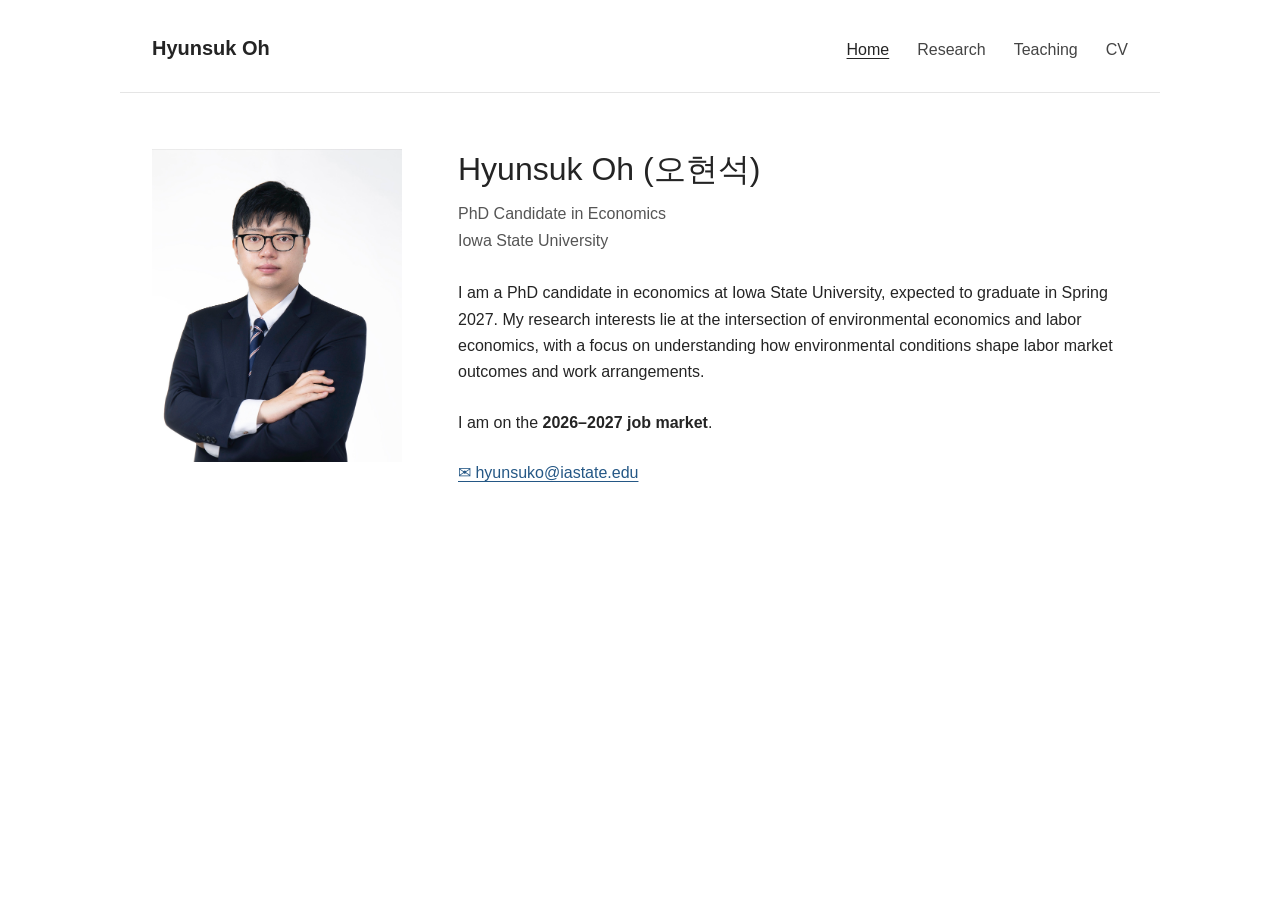
==== commit e564d613: "Update index.html" ====
--- a/index.html
+++ b/index.html
@@ -12,7 +12,7 @@
 <a class="skip-link" href="#main">Skip to content</a>
 <header class="site-header"><a class="site-name" href="index.html">Hyunsuk Oh</a><nav aria-label="Main navigation"><a href="index.html" aria-current="page">Home</a><a href="research.html">Research</a><a href="teaching.html">Teaching</a><a href="cv.html">CV</a></nav></header>
 <main id="main" class="home"><img class="portrait" src="assets/hyunsuk-oh-cropped.jpeg" width="1320" height="1650" alt="Hyunsuk Oh">
-<div><h1>Hyunsuk Oh</h1><p class="subtitle">PhD Candidate in Economics<br>Iowa State University</p>
+<div><h1>Hyunsuk Oh (오현석)</h1><p class="subtitle">PhD Candidate in Economics<br>Iowa State University</p>
 <p class="bio">I am a PhD candidate in economics at Iowa State University, expected to graduate in Spring 2027.
         My research interests lie at the intersection of <strong>environmental economics</strong> and <strong>labor economics</strong>,
         with a focus on understanding how environmental conditions shape labor market outcomes and work arrangements.</p>
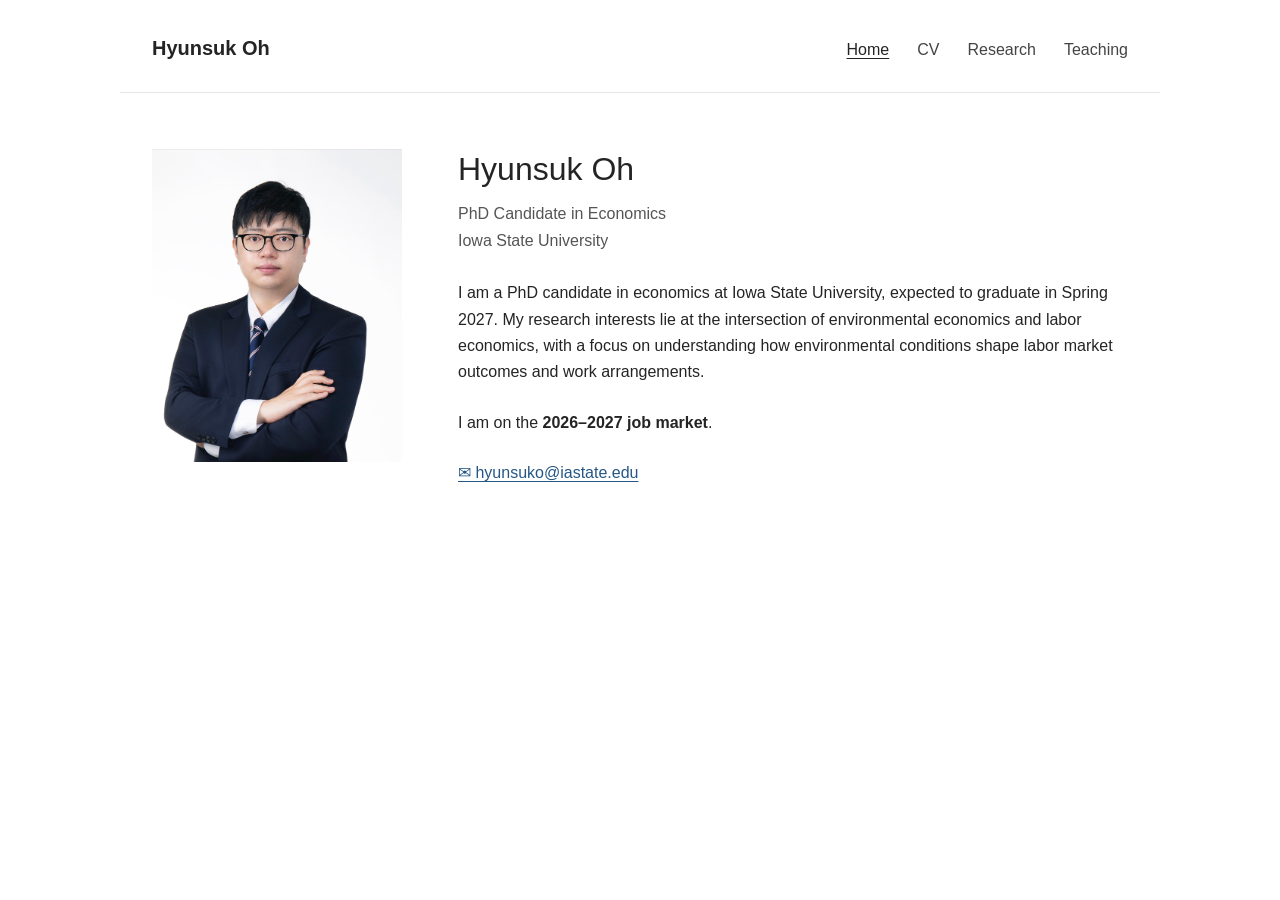
==== commit 6453bf61: "Add files via upload" ====
--- a/index.html
+++ b/index.html
@@ -10,9 +10,9 @@
 </head>
 <body>
 <a class="skip-link" href="#main">Skip to content</a>
-<header class="site-header"><a class="site-name" href="index.html">Hyunsuk Oh</a><nav aria-label="Main navigation"><a href="index.html" aria-current="page">Home</a><a href="research.html">Research</a><a href="teaching.html">Teaching</a><a href="cv.html">CV</a></nav></header>
+<header class="site-header"><a class="site-name" href="index.html">Hyunsuk Oh</a><nav aria-label="Main navigation"><a href="index.html" aria-current="page">Home</a><a href="cv.html">CV</a><a href="research.html">Research</a><a href="teaching.html">Teaching</a></nav></header>
 <main id="main" class="home"><img class="portrait" src="assets/hyunsuk-oh-cropped.jpeg" width="1320" height="1650" alt="Hyunsuk Oh">
-<div><h1>Hyunsuk Oh (오현석)</h1><p class="subtitle">PhD Candidate in Economics<br>Iowa State University</p>
+<div><h1>Hyunsuk Oh</h1><p class="subtitle">PhD Candidate in Economics<br>Iowa State University</p>
 <p class="bio">I am a PhD candidate in economics at Iowa State University, expected to graduate in Spring 2027.
         My research interests lie at the intersection of <strong>environmental economics</strong> and <strong>labor economics</strong>,
         with a focus on understanding how environmental conditions shape labor market outcomes and work arrangements.</p>
